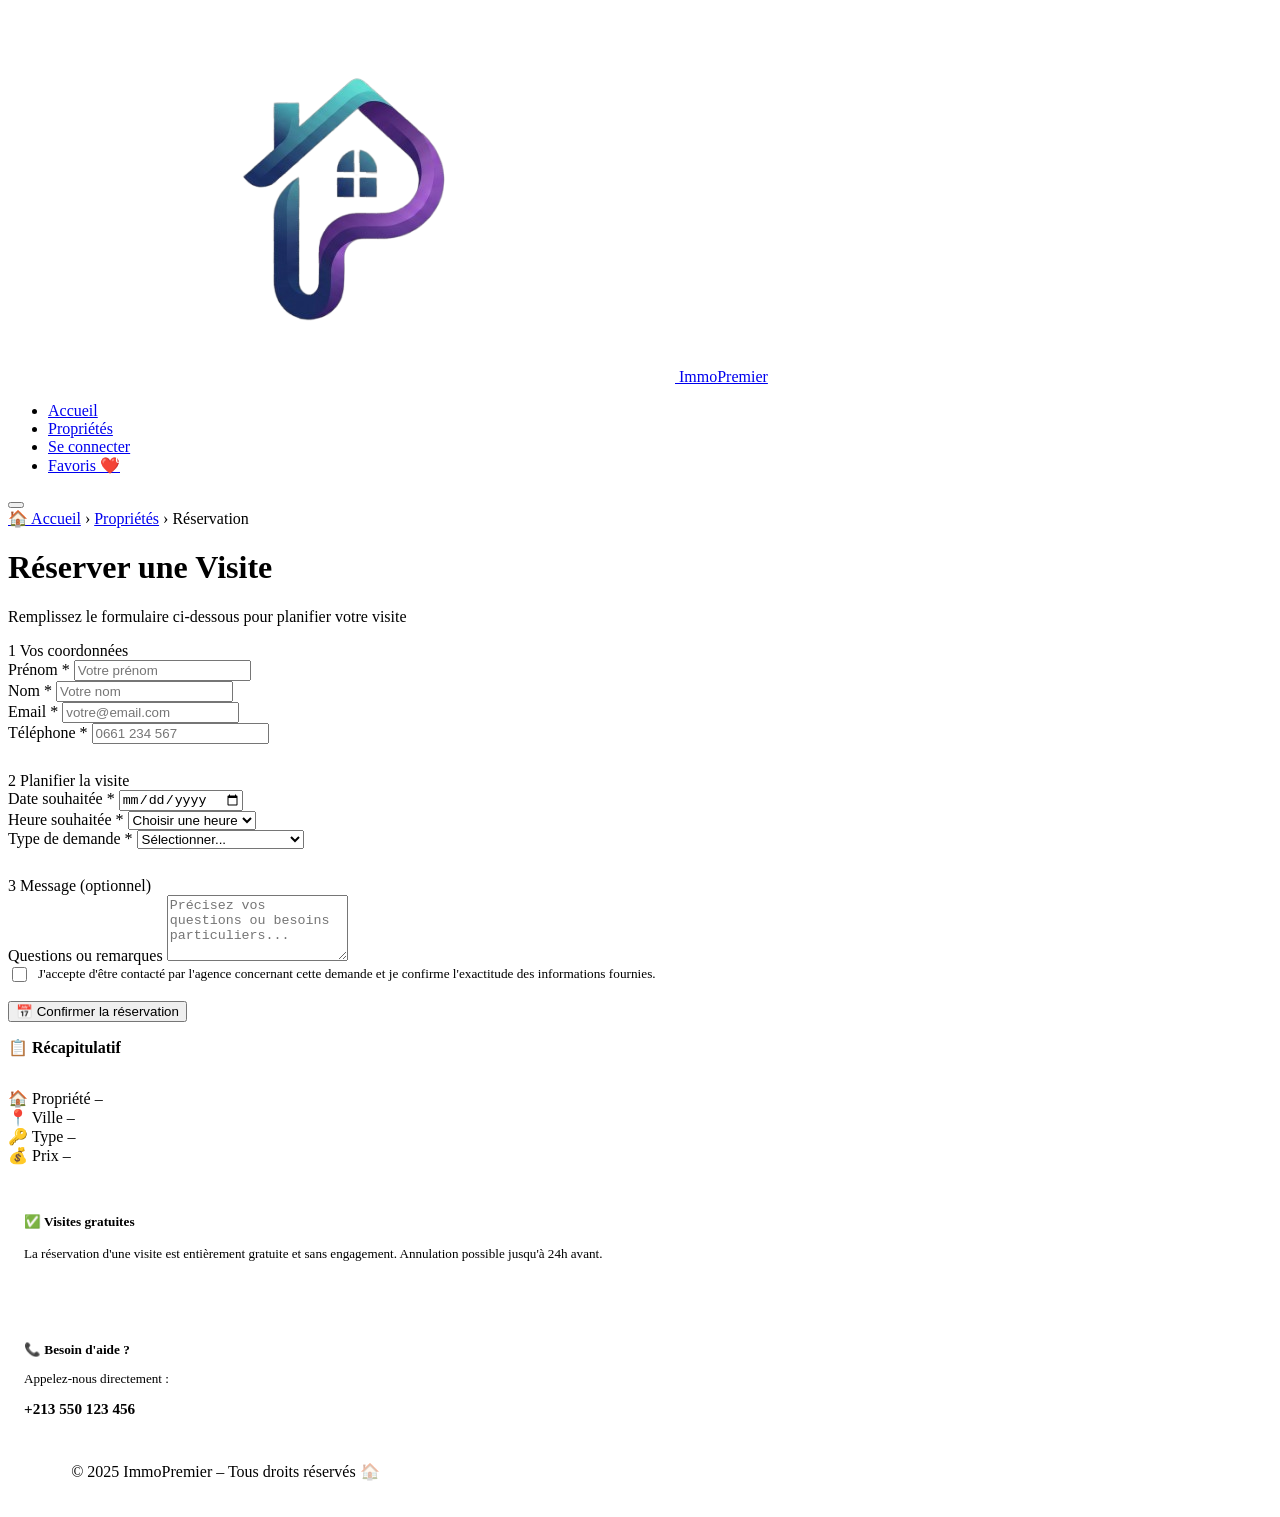
==== commande.html @ be557a17 "Add files via upload premier commit" ====
<!DOCTYPE html>
<head>
  <meta charset="UTF-8">
  <meta name="viewport" content="width=device-width, initial-scale=1.0">
  <meta name="description" content="Réservez une visite pour votre propriété – ImmoPremier">
  <title>Réservation de visite | ImmoPremier</title>
  <link rel="stylesheet" href="../style/style.css">
</head>
<body>
  <nav>
    <a href="../index.html" class="nav-logo">
       <img src="logo.png" alt="Logo ImmoPremier" class="custom-logo">
      <span>ImmoPremier</span>
    </a>
    <ul class="nav-links" id="nav-links">
      <li><a href="../index.html">Accueil</a></li>
      <li><a href="produits.html">Propriétés</a></li>
      <li id="nav-auth"><a href="connexion.html" class="nav-cta">Se connecter</a></li>
      <li><a href="favoris.html" style="position:relative;">
  Favoris ❤️
  <span id="fav-count" style="
    position:absolute; top:-6px; right:-6px;
    background:var(--accent); color:#fff;
    width:16px; height:16px; border-radius:50%;
    font-size:0.65rem; font-weight:700;
    display:flex; align-items:center; justify-content:center;
  ">0</span>
</a></li>
    </ul>
    <button class="hamburger" id="hamburger" aria-label="Menu">
      <span></span><span></span><span></span>
    </button>
  </nav>
  <header class="page-header">
    <div class="page-header-content">
      <div class="breadcrumb">
        <a href="../index.html">🏠 Accueil</a>
        <span>›</span>
        <a href="produits.html">Propriétés</a>
        <span>›</span>
        <span>Réservation</span>
      </div>
      <h1>Réserver une Visite</h1>
      <p>Remplissez le formulaire ci-dessous pour planifier votre visite</p>
    </div>
  </header>
  <section class="commande-section">
    <div class="commande-grid">
      <div id="commande-form-wrapper">
        <form class="commande-form-card" id="commande-form" onsubmit="handleCommande(event)" novalidate>
          <div class="form-section-title">
            <span>1</span> Vos coordonnées
          </div>

          <div class="form-row">
            <div class="form-group">
              <label for="cmd-prenom">Prénom *</label>
              <input type="text" id="cmd-prenom" name="prenom"
                placeholder="Votre prénom" required
                data-validate="prenom">
              <div class="error-msg"></div>
            </div>
            <div class="form-group">
              <label for="cmd-nom">Nom *</label>
              <input type="text" id="cmd-nom" name="nom"
                placeholder="Votre nom" required
                data-validate="nom">
              <div class="error-msg"></div>
            </div>
          </div>

          <div class="form-row">
            <div class="form-group">
              <label for="cmd-email">Email *</label>
              <input type="email" id="cmd-email" name="email"
                placeholder="votre@email.com" required
                data-validate="email">
              <div class="error-msg"></div>
            </div>
            <div class="form-group">
              <label for="cmd-tel">Téléphone *</label>
              <input type="tel" id="cmd-tel" name="tel"
                placeholder="0661 234 567" required
                data-validate="phone">
              <div class="error-msg"></div>
            </div>
          </div>
          <div class="form-section-title" style="margin-top:28px;">
            <span>2</span> Planifier la visite
          </div>

          <div class="form-row">
            <div class="form-group">
              <label for="cmd-date">Date souhaitée *</label>
              <input type="date" id="cmd-date" name="date" required>
              <div class="error-msg"></div>
            </div>
            <div class="form-group">
              <label for="cmd-heure">Heure souhaitée *</label>
              <select id="cmd-heure" name="heure" required>
                <option value="">Choisir une heure</option>
                <option value="09:00">09:00 – 10:00</option>
                <option value="10:00">10:00 – 11:00</option>
                <option value="11:00">11:00 – 12:00</option>
                <option value="14:00">14:00 – 15:00</option>
                <option value="15:00">15:00 – 16:00</option>
                <option value="16:00">16:00 – 17:00</option>
              </select>
              <div class="error-msg"></div>
            </div>
          </div>

          <div class="form-group">
            <label for="cmd-motif">Type de demande *</label>
            <select id="cmd-motif" name="motif" required>
              <option value="">Sélectionner...</option>
              <option value="visite">Visite du bien</option>
              <option value="info">Demande d'informations</option>
              <option value="offre">Faire une offre</option>
              <option value="financement">Conseil en financement</option>
            </select>
            <div class="error-msg"></div>
          </div>
          <div class="form-section-title" style="margin-top:28px;">
            <span>3</span> Message (optionnel)
          </div>

          <div class="form-group">
            <label for="cmd-message">Questions ou remarques</label>
            <textarea id="cmd-message" name="message" rows="4"
              placeholder="Précisez vos questions ou besoins particuliers..."
              style="resize:vertical;"></textarea>
          </div>

          <div style="display:flex; align-items:flex-start; gap:8px; margin-bottom:16px;">
            <input type="checkbox" id="cmd-terms" style="accent-color:var(--primary); width:15px; height:15px; margin-top:2px;" required>
            <label for="cmd-terms" style="font-size:0.83rem; color:var(--muted); cursor:pointer; line-height:1.4;">
              J'accepte d'être contacté par l'agence concernant cette demande et je confirme l'exactitude des informations fournies.
            </label>
          </div>

          <button type="submit" class="btn-full" id="cmd-btn" style="margin-top:0;">
            📅 Confirmer la réservation
          </button>

        </form>
        <div id="cmd-success" style="display:none;"
          class="commande-form-card"
          style="text-align:center; padding:60px 40px;">
          <div style="font-size:4rem; margin-bottom:20px;">🎉</div>
          <h2 style="font-family:'Playfair Display',serif; font-size:1.8rem; color:var(--dark); margin-bottom:12px;">
            Réservation Confirmée !
          </h2>
          <p style="color:var(--muted); line-height:1.7; margin-bottom:28px;">
            Merci <strong id="success-name"></strong> ! Votre demande a été enregistrée avec succès.<br>
            Un de nos agents vous contactera dans les <strong>24h</strong> pour confirmer votre rendez-vous.
          </p>
          <div style="display:flex; gap:14px; justify-content:center; flex-wrap:wrap;">
            <a href="produits.html" class="btn-primary" style="display:inline-flex;">
              🔍 Voir d'autres biens
            </a>
            <a href="../index.html" class="btn-outline"
              style="display:inline-flex; color:var(--primary); border-color:var(--primary);">
              🏠 Accueil
            </a>
          </div>
        </div>
      </div>
      <aside>
        <div class="commande-summary">
          <h3 style="font-size:1rem; font-weight:700; color:var(--dark); margin-bottom:20px; padding-bottom:12px; border-bottom:2px solid var(--bg);">
            📋 Récapitulatif
          </h3>
          <div class="summary-item">
            <span class="label">🏠 Propriété</span>
            <span class="value" id="summary-property">–</span>
          </div>
          <div class="summary-item">
            <span class="label">📍 Ville</span>
            <span class="value" id="summary-city">–</span>
          </div>
          <div class="summary-item">
            <span class="label">🔑 Type</span>
            <span class="value" id="summary-type">–</span>
          </div>
          <div class="summary-item summary-total">
            <span>💰 Prix</span>
            <span id="summary-price">–</span>
          </div>

          <div style="background:var(--primary-light); border-radius:var(--radius); padding:16px; margin-top:20px;">
            <p style="font-size:0.83rem; color:var(--primary); font-weight:600; margin-bottom:8px;">✅ Visites gratuites</p>
            <p style="font-size:0.82rem; color:var(--text); line-height:1.5;">
              La réservation d'une visite est entièrement gratuite et sans engagement. Annulation possible jusqu'à 24h avant.
            </p>
          </div>

          <div style="margin-top:20px; padding:16px; border:1px solid var(--border); border-radius:var(--radius);">
            <p style="font-size:0.83rem; font-weight:600; color:var(--dark); margin-bottom:8px;">📞 Besoin d'aide ?</p>
            <p style="font-size:0.82rem; color:var(--muted);">Appelez-nous directement :</p>
            <a href="tel:+213550123456" style="display:block; font-weight:700; color:var(--primary); font-size:0.95rem; margin-top:4px; text-decoration:none;">
              +213 550 123 456
            </a>
          </div>
        </div>
      </aside>
    </div>
  </section>
  <footer style="padding:28px 5%;">
    <div class="footer-bottom" style="border-top:none; padding-top:0;">
      <span>© 2025 ImmoPremier – Tous droits réservés</span>
      <span><a href="../index.html" style="color:rgba(255,255,255,0.45);">🏠 Retour à l'accueil</a></span>
    </div>
  </footer>

  <script src="../javascript/produits.js"></script>
  <script src="../javascript/auth.js"></script>
  <script src="../javascript/main.js"></script>
  <script>
    document.addEventListener('DOMContentLoaded', () => {
      const dateInput = document.getElementById('cmd-date');
      if (dateInput) {
        const today = new Date().toISOString().split('T')[0];
        dateInput.min = today;
      }
    });
    document.getElementById('commande-form').addEventListener('submit', function(e) {
      e.preventDefault();
      let valid = true;
      const fields = [
        { id: 'cmd-prenom', rule: 'prenom' },
        { id: 'cmd-nom',    rule: 'nom' },
        { id: 'cmd-email',  rule: 'email' },
        { id: 'cmd-tel',    rule: 'phone' }
      ];

      fields.forEach(f => {
        const el = document.getElementById(f.id);
        const err = validateField(f.rule, el.value);
        if (err) { showError(f.id, err); valid = false; }
        else clearError(f.id);
      });

      const date = document.getElementById('cmd-date').value;
      if (!date) { showError('cmd-date', 'Veuillez sélectionner une date'); valid = false; }
      else clearError('cmd-date');

      const heure = document.getElementById('cmd-heure').value;
      if (!heure) { showError('cmd-heure', 'Veuillez sélectionner une heure'); valid = false; }
      else clearError('cmd-heure');

      const motif = document.getElementById('cmd-motif').value;
      if (!motif) { showError('cmd-motif', 'Veuillez sélectionner un type de demande'); valid = false; }
      else clearError('cmd-motif');

      const terms = document.getElementById('cmd-terms');
      if (!terms.checked) {
        alert('Veuillez accepter les conditions pour continuer.');
        valid = false;
      }

      if (valid) handleCommande(e);
    }, { capture: true });
  </script>
</body>
</html>
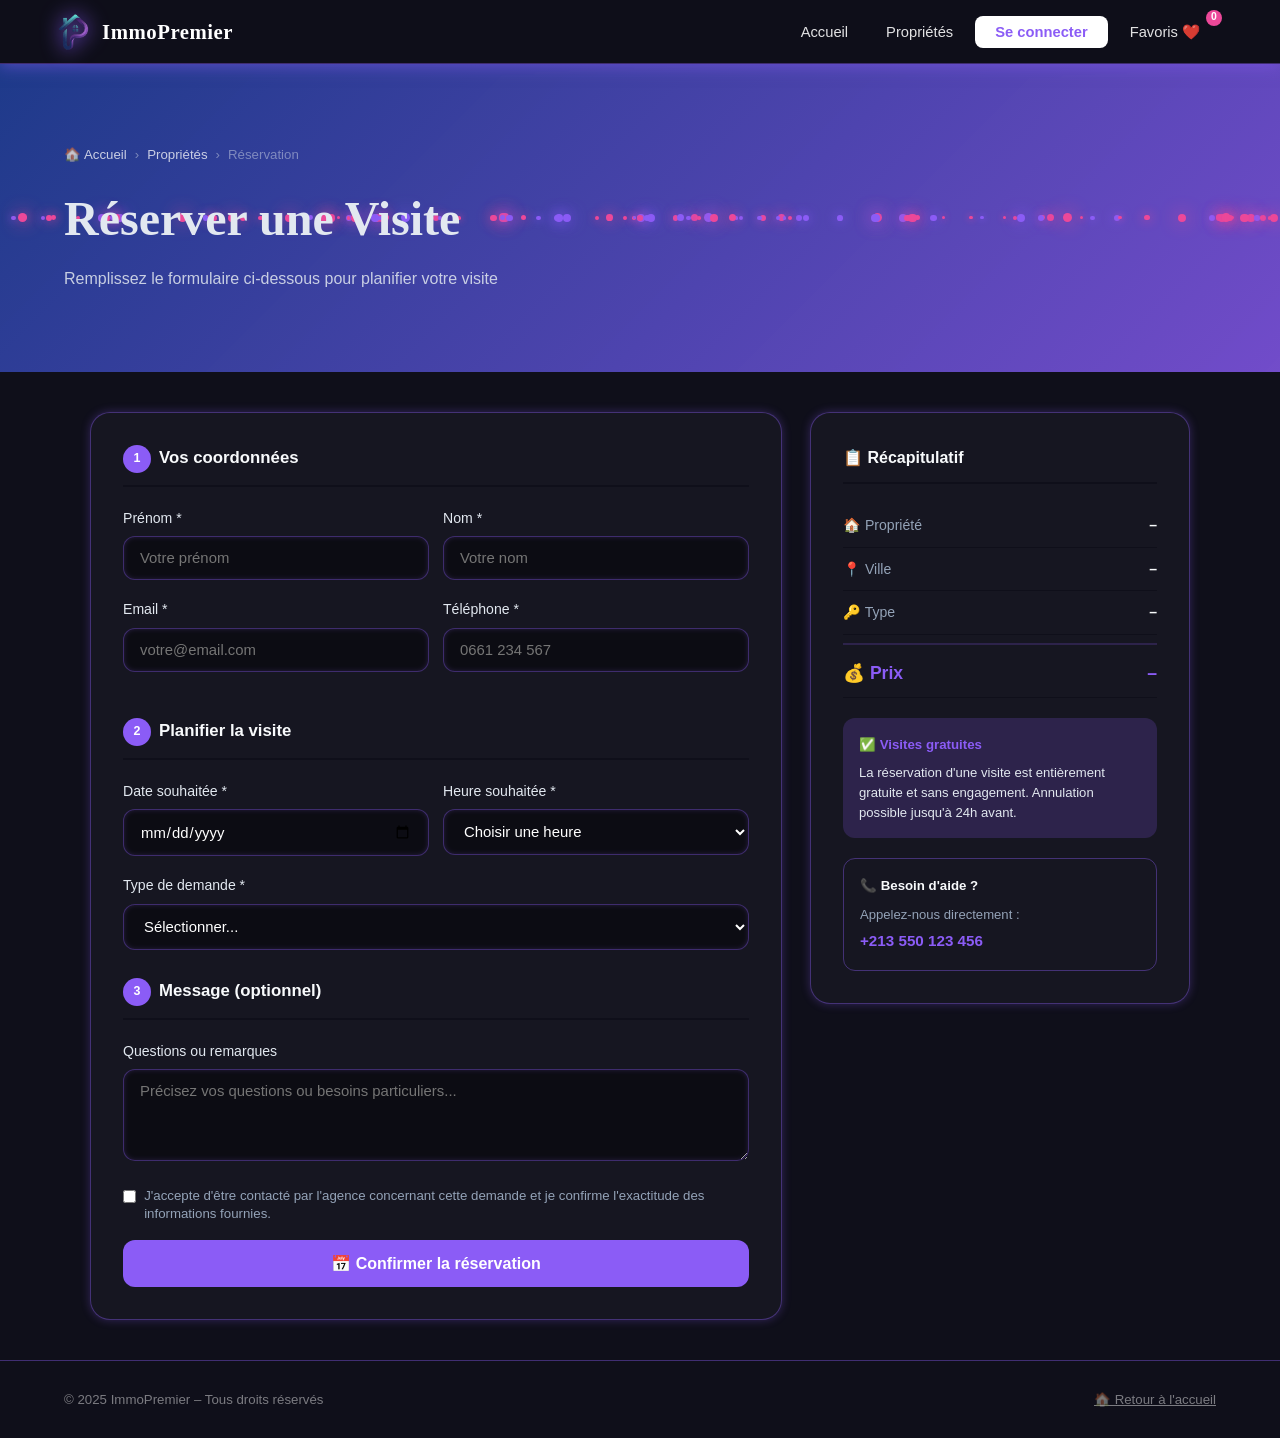
==== commit e38bce4c: "Update commande.html" ====
--- a/commande.html
+++ b/commande.html
@@ -4,16 +4,16 @@
   <meta name="viewport" content="width=device-width, initial-scale=1.0">
   <meta name="description" content="Réservez une visite pour votre propriété – ImmoPremier">
   <title>Réservation de visite | ImmoPremier</title>
-  <link rel="stylesheet" href="../style/style.css">
+  <link rel="stylesheet" href="style.css">
 </head>
 <body>
   <nav>
-    <a href="../index.html" class="nav-logo">
+    <a href="index.html" class="nav-logo">
        <img src="logo.png" alt="Logo ImmoPremier" class="custom-logo">
       <span>ImmoPremier</span>
     </a>
     <ul class="nav-links" id="nav-links">
-      <li><a href="../index.html">Accueil</a></li>
+      <li><a href="index.html">Accueil</a></li>
       <li><a href="produits.html">Propriétés</a></li>
       <li id="nav-auth"><a href="connexion.html" class="nav-cta">Se connecter</a></li>
       <li><a href="favoris.html" style="position:relative;">
@@ -34,7 +34,7 @@
   <header class="page-header">
     <div class="page-header-content">
       <div class="breadcrumb">
-        <a href="../index.html">🏠 Accueil</a>
+        <a href="index.html">🏠 Accueil</a>
         <span>›</span>
         <a href="produits.html">Propriétés</a>
         <span>›</span>
@@ -159,7 +159,7 @@
             <a href="produits.html" class="btn-primary" style="display:inline-flex;">
               🔍 Voir d'autres biens
             </a>
-            <a href="../index.html" class="btn-outline"
+            <a href="index.html" class="btn-outline"
               style="display:inline-flex; color:var(--primary); border-color:var(--primary);">
               🏠 Accueil
             </a>
@@ -209,13 +209,13 @@
   <footer style="padding:28px 5%;">
     <div class="footer-bottom" style="border-top:none; padding-top:0;">
       <span>© 2025 ImmoPremier – Tous droits réservés</span>
-      <span><a href="../index.html" style="color:rgba(255,255,255,0.45);">🏠 Retour à l'accueil</a></span>
+      <span><a href="index.html" style="color:rgba(255,255,255,0.45);">🏠 Retour à l'accueil</a></span>
     </div>
   </footer>
 
-  <script src="../javascript/produits.js"></script>
-  <script src="../javascript/auth.js"></script>
-  <script src="../javascript/main.js"></script>
+  <script src="produits.js"></script>
+  <script src="auth.js"></script>
+  <script src="main.js"></script>
   <script>
     document.addEventListener('DOMContentLoaded', () => {
       const dateInput = document.getElementById('cmd-date');
@@ -263,4 +263,4 @@
     }, { capture: true });
   </script>
 </body>
-</html>+</html>
--- a/style.css
+++ b/style.css
@@ -0,0 +1,1794 @@
+@import url('https://fonts.googleapis.com/css2?family=Poppins:wght@300;400;500;600;700;800&family=DM+Sans:wght@300;400;500;600&display=swap');
+:root {
+  --primary: #8B5CF6;
+  --primary-dark: #7C3AED;
+  --primary-light: rgba(139, 92, 246, 0.2);
+  --accent: #EC4899;
+  --bg: #0F0F1A;
+  --white: #FFFFFF;
+  --dark: #F8FAFC;
+  --text: #E2E8F0;
+  --muted: #94A3B8;
+  --border: rgba(139, 92, 246, 0.4);
+  --shadow: 0 0 10px rgba(139, 92, 246, 0.3);
+  --shadow-hover: 0 0 20px rgba(236, 72, 153, 0.6);
+  --radius: 12px;
+  --radius-lg: 20px;
+  --transition: all 0.3s cubic-bezier(0.4, 0, 0.2, 1);
+}
+
+* {
+  margin: 0;
+  padding: 0;
+  box-sizing: border-box;
+}
+
+html {
+  scroll-behavior: smooth;
+}
+
+body {
+  font-family: 'Poppins', sans-serif;
+  background: var(--bg);
+  color: var(--text);
+  line-height: 1.6;
+}
+
+/* Fix particules - pas d'espace vide */
+body {
+  overflow-x: hidden;
+  min-height: unset !important;
+}
+
+nav {
+  background: rgba(15, 15, 26, 0.85);
+  backdrop-filter: blur(10px);
+  padding: 0 5%;
+  display: flex;
+  align-items: center;
+  justify-content: space-between;
+  height: 64px;
+  position: sticky;
+  top: 0;
+  z-index: 1000;
+  box-shadow: 0 2px 15px rgba(139, 92, 246, 0.5);
+  border-bottom: 1px solid var(--border);
+}
+
+.nav-logo {
+  display: flex;
+  align-items: center;
+  gap: 10px;
+  text-decoration: none;
+  color: var(--white);
+}
+
+.nav-logo .logo-icon {
+  width: 36px;
+  height: 36px;
+  background: var(--primary);
+  color: var(--white);
+  border-radius: 8px;
+  display: flex;
+  align-items: center;
+  justify-content: center;
+  font-size: 20px;
+  box-shadow: 0 0 10px var(--primary);
+}
+
+.nav-logo span {
+  font-family: 'Playfair Display', serif;
+  font-size: 1.3rem;
+  font-weight: 700;
+  letter-spacing: 0.5px;
+}
+
+.nav-links {
+  display: flex;
+  gap: 6px;
+  align-items: center;
+  list-style: none;
+}
+
+.nav-links a {
+  color: rgba(255, 255, 255, 0.88);
+  text-decoration: none;
+  padding: 8px 16px;
+  border-radius: 8px;
+  font-weight: 500;
+  font-size: 0.92rem;
+  transition: var(--transition);
+}
+
+.nav-links a:hover,
+.nav-links a.active {
+  background: rgba(255, 255, 255, 0.18);
+  color: var(--white);
+}
+
+.nav-cta {
+  background: var(--white) !important;
+  color: var(--primary) !important;
+  font-weight: 600 !important;
+  padding: 8px 20px !important;
+}
+
+.nav-cta:hover {
+  background: var(--primary-light) !important;
+  color: var(--primary) !important;
+}
+
+.hamburger {
+  display: none;
+  flex-direction: column;
+  gap: 5px;
+  cursor: pointer;
+  padding: 8px;
+}
+
+.hamburger span {
+  width: 24px;
+  height: 2px;
+  background: var(--white);
+  border-radius: 2px;
+  transition: var(--transition);
+}
+
+.hero {
+  min-height: 88vh;
+  background: linear-gradient(135deg, #0F0F1A 0%, rgba(139,92,246,0.15) 100%);
+  display: flex;
+  align-items: center;
+  justify-content: space-between;
+  padding: 60px 7%;
+  gap: 40px;
+  position: relative;
+  overflow: hidden;
+}
+
+.hero::before {
+  content: '';
+  position: absolute;
+  inset: 0;
+  background: radial-gradient(ellipse at 70% 50%, rgba(139,92,246,0.2) 0%, transparent 60%);
+  pointer-events: none;
+}
+
+.hero-content {
+  position: relative;
+  z-index: 2;
+  max-width: 540px;
+  animation: fadeInUp 0.8s ease both;
+}
+
+.hero-visual {
+  position: relative;
+  z-index: 2;
+  flex-shrink: 0;
+  width: 480px;
+  animation: fadeInUp 1s ease both;
+}
+
+.hero-img {
+  width: 100%;
+  height: 420px;
+  object-fit: cover;
+  border-radius: 24px;
+  box-shadow: 0 0 60px rgba(139,92,246,0.4);
+  border: 1px solid rgba(139,92,246,0.3);
+}
+
+.hero-card {
+  position: absolute;
+  background: rgba(15,15,26,0.9);
+  border: 1px solid rgba(139,92,246,0.5);
+  backdrop-filter: blur(12px);
+  padding: 12px 18px;
+  border-radius: 14px;
+  font-size: 0.82rem;
+  color: #fff;
+  box-shadow: 0 0 20px rgba(139,92,246,0.3);
+  line-height: 1.5;
+}
+
+.floating {
+  animation: floatCard 3s ease-in-out infinite;
+}
+
+.hero-card:nth-child(3) {
+  animation-delay: 1.5s;
+}
+
+@keyframes floatCard {
+  0%, 100% { transform: translateY(0); }
+  50%       { transform: translateY(-10px); }
+}
+
+@media (max-width: 1024px) {
+  .hero-visual { display: none; }
+  .hero { justify-content: center; text-align: center; }
+  .hero-btns { justify-content: center; }
+}
+
+.hero::before {
+  content: '';
+  position: absolute;
+  inset: 0;
+  background: url('content/bg2.jfif') center/cover no-repeat;
+  opacity: 0.18;
+}
+
+.hero-content {
+  position: relative;
+  z-index: 2;
+  max-width: 600px;
+  animation: fadeInUp 0.8s ease both;
+}
+
+.hero-badge {
+  font-family: 'Poppins', sans-serif;
+  font-weight: 500;
+  font-size: 0.78rem;
+  letter-spacing: 2px;
+  display: inline-block;
+  background: rgba(255, 255, 255, 0.2);
+  border: 1px solid rgba(255, 255, 255, 0.4);
+  color: var(--white);
+  padding: 6px 16px;
+  border-radius: 50px;
+  text-transform: uppercase;
+  margin-bottom: 20px;
+}
+
+.hero h1 {
+  font-family: 'Poppins', sans-serif;
+  font-size: clamp(2.4rem, 5vw, 3.8rem);
+  font-size: clamp(2.2rem, 4.5vw, 3.4rem);
+  font-weight: 800;
+  color: var(--white);
+  line-height: 1.15;
+  margin-bottom: 20px;
+}
+
+.hero h1 span {
+  color: #FFD700;
+   font-weight: 800;
+}
+
+.hero p {
+  font-family: 'Poppins', sans-serif;
+  font-size: 1rem;
+  font-weight: 300;
+  color: rgba(255,255,255,0.75);
+  letter-spacing: 0.2px;
+  line-height: 1.8;
+  font-size: 1.1rem;
+  margin-bottom: 36px;
+  line-height: 1.7;
+}
+
+.hero-btns {
+  display: flex;
+  gap: 14px;
+  flex-wrap: wrap;
+}
+
+.btn-primary {
+  background: var(--primary);
+  color: var(--white);
+  padding: 14px 32px;
+  border-radius: 50px;
+  font-weight: 600;
+  font-size: 0.95rem;
+  text-decoration: none;
+  border: none;
+  cursor: pointer;
+  transition: var(--transition);
+  display: inline-flex;
+  align-items: center;
+  gap: 8px;
+  box-shadow: 0 0 15px rgba(139, 92, 246, 0.6);
+}
+
+.btn-primary:hover {
+  background: var(--accent);
+  transform: translateY(-2px);
+  box-shadow: 0 0 25px rgba(236, 72, 153, 0.8);
+}
+
+.btn-outline {
+  background: transparent;
+  color: var(--white);
+  padding: 14px 32px;
+  border-radius: 50px;
+  font-weight: 600;
+  font-size: 0.95rem;
+  text-decoration: none;
+  border: 2px solid rgba(255, 255, 255, 0.7);
+  cursor: pointer;
+  transition: var(--transition);
+  display: inline-flex;
+  align-items: center;
+  gap: 8px;
+}
+
+.btn-outline:hover {
+  background: rgba(255, 255, 255, 0.15);
+  border-color: var(--white);
+  transform: translateY(-2px);
+}
+
+.search-section {
+  background: rgba(255, 255, 255, 0.03) !important;
+  backdrop-filter: blur(12px);
+  border: 1px solid var(--border);
+  border-radius: var(--radius-lg);
+  padding: 30px 5%;
+  box-shadow: var(--shadow);
+  transition: var(--transition);
+}
+
+.search-bar {
+  display: flex;
+  gap: 12px;
+  max-width: 900px;
+  margin: 0 auto;
+  background: rgba(0, 0, 0, 0.4) !important;
+  border-radius: var(--radius-lg);
+  padding: 12px;
+  border: 1px solid var(--border) !important;
+  transition: var(--transition);
+  color: var(--white) !important;
+  box-shadow: inset 0 0 5px rgba(139, 92, 246, 0.2);
+}
+
+.search-bar:focus-within {
+  border-color: var(--accent) !important;
+  box-shadow: 0 0 15px rgba(236, 72, 153, 0.4), inset 0 0 5px rgba(236, 72, 153, 0.2) !important;
+}
+
+.search-bar select,
+.search-bar input {
+  flex: 1;
+  border: none;
+  background: transparent;
+  padding: 10px 14px;
+  font-family: 'DM Sans', sans-serif;
+  font-size: 0.93rem;
+  color: var(--white) !important;
+  outline: none;
+}
+
+.search-bar button {
+  background: var(--primary);
+  color: var(--white);
+  border: none;
+  padding: 12px 28px;
+  border-radius: var(--radius);
+  font-weight: 600;
+  cursor: pointer;
+  transition: var(--transition);
+  font-size: 0.93rem;
+}
+
+.search-bar button:hover {
+  background: var(--primary-dark);
+}
+
+.section {
+  padding: 72px 5%;
+}
+
+.section-header {
+  text-align: center;
+  margin-bottom: 48px;
+}
+
+.section-label {
+  display: inline-block;
+  color: var(--primary);
+  font-weight: 600;
+  font-size: 0.82rem;
+  letter-spacing: 2px;
+  text-transform: uppercase;
+  margin-bottom: 10px;
+}
+
+.section-header h2 {
+  font-family: 'Playfair Display', serif;
+  font-size: clamp(1.8rem, 3vw, 2.6rem);
+  color: var(--dark);
+  margin-bottom: 12px;
+}
+
+.section-header p {
+  color: var(--muted);
+  font-size: 1rem;
+  max-width: 520px;
+  margin: 0 auto;
+}
+
+.stats {
+  background: var(--primary);
+  padding: 48px 5%;
+  display: grid;
+  grid-template-columns: repeat(auto-fit, minmax(200px, 1fr));
+  gap: 24px;
+  text-align: center;
+}
+
+.stat-item {
+  color: var(--white);
+}
+
+.stat-num {
+  font-family: 'Playfair Display', serif;
+  font-size: 2.6rem;
+  font-weight: 700;
+  color: #FFD700;
+}
+
+.stat-label {
+  font-size: 0.9rem;
+  opacity: 0.88;
+  margin-top: 4px;
+}
+
+.properties-grid {
+  display: grid;
+  grid-template-columns: repeat(auto-fill, minmax(320px, 1fr));
+  gap: 24px;
+}
+
+.property-card {
+  background: rgba(255, 255, 255, 0.03) !important;
+  backdrop-filter: blur(12px);
+  border: 1px solid var(--border);
+  border-radius: var(--radius-lg);
+  overflow: hidden;
+  box-shadow: var(--shadow);
+  transition: var(--transition);
+  cursor: pointer;
+  
+}
+
+.property-card:hover {
+  transform: translateY(-6px);
+  box-shadow: var(--shadow-hover);
+  border-color: var(--accent);
+}
+
+.card-img {
+  position: relative;
+  height: 220px;
+  overflow: hidden;
+}
+
+.card-img img {
+  width: 100%;
+  height: 100%;
+  object-fit: cover;
+  transition: transform 0.5s ease;
+}
+
+.property-card:hover .card-img img {
+  transform: scale(1.06);
+}
+
+.card-badge {
+  position: absolute;
+  top: 14px;
+  left: 14px;
+  background: var(--primary);
+  color: var(--white);
+  padding: 4px 12px;
+  border-radius: 50px;
+  font-size: 0.78rem;
+  font-weight: 600;
+  text-transform: uppercase;
+  letter-spacing: 0.5px;
+   background: linear-gradient(
+    110deg,
+    lightgreen 0%,
+    #fff 45%,
+    lightgreen 55%,
+    lightgreen 100%
+  );
+  background-size: 250% 100%;
+  animation: shine 2s linear infinite;
+}
+
+.card-badge.vente {
+  background: linear-gradient(110deg, #90EE90 0%, #ffffff 45%, #90EE90 55%, #90EE90 100%);
+  background-size: 250% 100%;
+  animation: shine 2s linear infinite;
+}
+
+.card-badge.location {
+  background: linear-gradient(110deg, #8B5CF6 0%, #ffffff 45%, #8B5CF6 55%, #8B5CF6 100%);
+  background-size: 250% 100%;
+  animation: shine 2s linear infinite;
+}
+.card-badge.neuf {
+background: linear-gradient(110deg, #EC4899 0%, #ffffff 45%, #EC4899 55%, #EC4899 100%);
+  background-size: 250% 100%;
+  animation: shine 2s linear infinite;
+}
+@keyframes shine {
+  0%   { background-position: 200% center; }
+  100% { background-position: -200% center; }
+}
+.card-fav {
+  position: absolute;
+  top: 14px;
+  right: 14px;
+  background: var(--white);
+  border: none;
+  width: 36px;
+  height: 36px;
+  border-radius: 50%;
+  display: flex;
+  align-items: center;
+  justify-content: center;
+  cursor: pointer;
+  font-size: 1rem;
+  transition: var(--transition);
+}
+
+.card-fav:hover {
+  transform: scale(1.15);
+}
+
+.card-body {
+  padding: 20px;
+}
+
+.card-price {
+  font-family: 'Playfair Display', serif;
+  font-size: 1.5rem;
+  font-weight: 700;
+  color: var(--accent);
+  margin-bottom: 6px;
+  text-shadow: 0 0 12px rgba(236, 72, 153, 0.6);
+}
+
+.card-title {
+  font-size: 1rem;
+  font-weight: 600;
+  color: var(--dark);
+  margin-bottom: 6px;
+}
+
+.card-location {
+  color: var(--muted);
+  font-size: 0.87rem;
+  display: flex;
+  align-items: center;
+  gap: 4px;
+  margin-bottom: 16px;
+}
+
+.card-features {
+  display: flex;
+  gap: 16px;
+  padding-top: 16px;
+  border-top: 1px solid var(--bg);
+}
+
+.feat {
+  display: flex;
+  align-items: center;
+  gap: 5px;
+  font-size: 0.82rem;
+  color: var(--muted);
+  font-weight: 500;
+}
+
+.filter-bar {
+  display: flex;
+  gap: 10px;
+  flex-wrap: wrap;
+  margin-bottom: 32px;
+  align-items: center;
+}
+
+.filter-btn {
+  padding: 9px 22px;
+  border-radius: 50px;
+  border: 1.5px solid rgba(255, 255, 255, 0.5);
+  background: rgba(255, 255, 255, 0.08);
+  color: rgba(255, 255, 255, 0.85);
+  font-weight: 500;
+  font-size: 0.88rem;
+  cursor: pointer;
+  transition: var(--transition);
+  font-family: 'DM Sans', sans-serif;
+}
+
+.filter-btn:hover,
+.filter-btn.active {
+  border-color: var(--primary);
+  background: var(--primary-light);
+  color: var(--primary);
+}
+
+.why-grid {
+  display: grid;
+  grid-template-columns: repeat(auto-fill, minmax(260px, 1fr));
+  gap: 24px;
+}
+
+.why-card {
+  background: rgba(255, 255, 255, 0.03) !important;
+  backdrop-filter: blur(12px);
+  border: 1px solid var(--border);
+  border-radius: var(--radius-lg);
+  padding: 32px 28px;
+  box-shadow: var(--shadow);
+  transition: var(--transition);
+}
+
+.why-card:hover {
+  transform: translateY(-4px);
+  box-shadow: var(--shadow-hover);
+}
+
+.why-icon {
+  width: 56px;
+  height: 56px;
+  background: var(--primary-light);
+  border-radius: var(--radius);
+  display: flex;
+  align-items: center;
+  justify-content: center;
+  font-size: 1.6rem;
+  margin-bottom: 18px;
+  margin-left: auto;
+  margin-right: auto;
+}
+
+.why-card h3 {
+  font-size: 1.05rem;
+  font-weight: 600;
+  color: var(--dark) !important;
+  margin-bottom: 10px;
+}
+
+.why-card p {
+  color: var(--muted) !important;
+  font-size: 0.9rem;
+  line-height: 1.6;
+}
+
+.agents-grid {
+  display: grid;
+  grid-template-columns: repeat(auto-fill, minmax(230px, 1fr));
+  gap: 24px;
+}
+
+.agent-card {
+  background: rgba(255, 255, 255, 0.03) !important;
+  backdrop-filter: blur(12px);
+  border: 1px solid var(--border);
+  border-radius: var(--radius-lg);
+  padding: 28px;
+  text-align: center;
+  box-shadow: var(--shadow);
+  transition: var(--transition);
+}
+
+.agent-card:hover {
+  transform: translateY(-4px);
+  box-shadow: var(--shadow-hover);
+  border-color: var(--accent);
+}
+
+.agent-img {
+  width: 90px;
+  height: 90px;
+  border-radius: 50%;
+  object-fit: cover;
+  border: 4px solid var(--primary-light);
+  margin: 0 auto 16px;
+  display: block;
+}
+
+.agent-name {
+  font-weight: 700;
+  color: var(--dark);
+  margin-bottom: 4px;
+}
+
+.agent-role {
+  color: var(--primary);
+  font-size: 0.85rem;
+  font-weight: 500;
+  margin-bottom: 12px;
+}
+
+.agent-info {
+  color: var(--muted);
+  font-size: 0.83rem;
+  margin-bottom: 16px;
+}
+
+.agent-social {
+  display: flex;
+  gap: 8px;
+  justify-content: center;
+}
+
+.agent-social a {
+  width: 32px;
+  height: 32px;
+  background: var(--bg);
+  border-radius: 50%;
+  display: flex;
+  align-items: center;
+  justify-content: center;
+  text-decoration: none;
+  font-size: 0.82rem;
+  color: var(--primary);
+  transition: var(--transition);
+}
+
+.agent-social a:hover {
+  background: var(--primary);
+  color: var(--white);
+}
+
+.testimonials-bg {
+  background: var(--primary);
+}
+
+.testimonials-bg .section-header h2 {
+  color: var(--white);
+}
+
+.testimonials-bg .section-label {
+  color: #FFD700;
+}
+
+.testimonials-bg .section-header p {
+  color: rgba(255, 255, 255, 0.75);
+}
+
+.testimonials-grid {
+  display: grid;
+  grid-template-columns: repeat(auto-fill, minmax(300px, 1fr));
+  gap: 24px;
+}
+
+.testimonial-card {
+  background: rgba(255, 255, 255, 0.12);
+  border: 1px solid rgba(255, 255, 255, 0.2);
+  border-radius: var(--radius-lg);
+  padding: 28px;
+  backdrop-filter: blur(10px);
+}
+
+.stars {
+  color: #FFD700;
+  font-size: 1.1rem;
+  margin-bottom: 14px;
+}
+
+.testimonial-text {
+  color: rgba(255, 255, 255, 0.9);
+  font-size: 0.92rem;
+  line-height: 1.7;
+  margin-bottom: 20px;
+}
+
+.testimonial-author {
+  display: flex;
+  align-items: center;
+  gap: 12px;
+}
+
+.testimonial-author img {
+  width: 44px;
+  height: 44px;
+  border-radius: 50%;
+  object-fit: cover;
+  border: 2px solid rgba(255, 255, 255, 0.4);
+}
+
+.author-name {
+  color: var(--white);
+  font-weight: 600;
+  font-size: 0.9rem;
+}
+
+.author-city {
+  color: rgba(255, 255, 255, 0.65);
+  font-size: 0.8rem;
+}
+
+footer {
+  background: var(--bg);
+  color: rgba(255, 255, 255, 0.8);
+  padding: 56px 5% 24px;
+  border-top: 1px solid var(--border);
+}
+
+.footer-grid {
+  display: grid;
+  grid-template-columns: 2fr 1fr 1fr 1fr;
+  gap: 40px;
+  margin-bottom: 40px;
+}
+
+.footer-brand p {
+  font-size: 0.88rem;
+  line-height: 1.7;
+  margin: 14px 0 20px;
+  color: rgba(255, 255, 255, 0.6);
+}
+
+.footer-social {
+  display: flex;
+  gap: 10px;
+}
+
+.footer-social a {
+  width: 36px;
+  height: 36px;
+  background: rgba(255, 255, 255, 0.1);
+  border-radius: 50%;
+  display: flex;
+  align-items: center;
+  justify-content: center;
+  text-decoration: none;
+  color: rgba(255, 255, 255, 0.8);
+  font-size: 0.9rem;
+  transition: var(--transition);
+}
+
+.footer-social a:hover {
+  background: var(--primary);
+  color: var(--white);
+}
+
+.footer-col h4 {
+  color: var(--white);
+  font-weight: 600;
+  margin-bottom: 16px;
+  font-size: 0.95rem;
+}
+
+.footer-col ul {
+  list-style: none;
+}
+
+.footer-col li {
+  margin-bottom: 10px;
+}
+
+.footer-col a {
+  color: --dark(255, 255, 255, 0.6);
+  text-decoration: none;
+  font-size: 0.87rem;
+  transition: var(--transition);
+}
+
+.footer-col a:hover {
+  color: var(--primary);
+}
+
+.footer-bottom {
+  border-top: 1px solid rgba(255, 255, 255, 0.1);
+  padding-top: 24px;
+  display: flex;
+  justify-content: space-between;
+  align-items: center;
+  flex-wrap: wrap;
+  gap: 12px;
+  font-size: 0.83rem;
+  color: rgba(255, 255, 255, 0.45);
+}
+
+.auth-page {
+  min-height: 100vh;
+  background: linear-gradient(135deg, #0d47a1 0%, var(--primary) 60%, #42a5f5 100%);
+  display: flex;
+  align-items: center;
+  justify-content: center;
+  padding: 40px 20px;
+  position: relative;
+  overflow: hidden;
+}
+
+.auth-page::before {
+  content: '';
+  position: absolute;
+  inset: 0;
+  background: url('https://images.unsplash.com/photo-1486325212027-8081e485255e?w=1600&q=80') center/cover;
+  opacity: 0.12;
+}
+
+.auth-card {
+  background: rgba(255, 255, 255, 0.03) !important;
+  backdrop-filter: blur(12px);
+  border: 1px solid var(--border);
+  border-radius: var(--radius-lg);
+  padding: 48px 40px;
+  width: 100%;
+  max-width: 460px;
+  box-shadow: var(--shadow);
+  position: relative;
+  z-index: 2;
+  animation: fadeInUp 0.6s ease both;
+  transition: var(--transition);
+}
+
+.auth-logo {
+  text-align: center;
+  margin-bottom: 32px;
+}
+
+.auth-logo .logo-circle {
+  width: 64px;
+  height: 64px;
+  background: var(--primary);
+  border-radius: 50%;
+  display: flex;
+  align-items: center;
+  justify-content: center;
+  font-size: 1.8rem;
+  margin: 0 auto 12px;
+}
+
+.auth-logo h2 {
+   font-family: 'Poppins', sans-serif;
+  font-size: 1.8rem;
+  font-weight: 700;
+  color: var(--white);
+  margin-bottom: 6px;
+}
+
+.auth-logo p {
+  color: rgba(255,255,255,0.65);
+  font-size: 0.88rem;
+  margin-top: 4px;
+}
+
+.form-group {
+  margin-bottom: 18px;
+  position: relative;
+}
+
+.form-group label {
+  display: block;
+  font-weight: 500;
+  font-size: 0.88rem;
+  color: var(--text);
+  margin-bottom: 7px;
+}
+
+.form-group input,
+.form-group select,
+.form-group textarea {
+  width: 100%;
+  padding: 13px 16px;
+  border: 1px solid var(--border) !important;
+  border-radius: var(--radius);
+  font-family: 'DM Sans', sans-serif;
+  font-size: 0.93rem;
+  color: var(--white) !important;
+  background: rgba(0, 0, 0, 0.4) !important;
+  transition: var(--transition);
+  outline: none;
+  box-shadow: inset 0 0 5px rgba(139, 92, 246, 0.2);
+}
+
+.form-group input:focus,
+.form-group select:focus,
+.form-group textarea:focus {
+  border-color: var(--accent) !important;
+  background: rgba(0, 0, 0, 0.4) !important;
+  box-shadow: 0 0 15px rgba(236, 72, 153, 0.4), inset 0 0 5px rgba(236, 72, 153, 0.2) !important;
+}
+
+.form-group input.error {
+  border-color: #e53935;
+}
+
+.form-group .error-msg {
+  color: #e53935;
+  font-size: 0.78rem;
+  margin-top: 5px;
+  display: none;
+}
+
+.form-group.has-error .error-msg {
+  display: block;
+}
+
+.form-row {
+  display: grid;
+  grid-template-columns: 1fr 1fr;
+  gap: 14px;
+}
+
+.btn-full {
+  width: 100%;
+  padding: 14px;
+  background: var(--primary);
+  color: var(--white);
+  border: none;
+  border-radius: var(--radius);
+  font-family: 'DM Sans', sans-serif;
+  font-size: 1rem;
+  font-weight: 600;
+  cursor: pointer;
+  transition: var(--transition);
+  margin-top: 8px;
+}
+
+.btn-full:hover {
+  background: var(--primary-dark);
+  transform: translateY(-1px);
+}
+
+.auth-footer-text {
+  text-align: center;
+  margin-top: 20px;
+  font-size: 0.87rem;
+  color: var(--muted);
+}
+
+.auth-footer-text a {
+  color: var(--primary);
+  font-weight: 600;
+  text-decoration: none;
+}
+
+.auth-footer-text a:hover {
+  text-decoration: underline;
+}
+
+.divider {
+  display: flex;
+  align-items: center;
+  gap: 12px;
+  margin: 20px 0;
+  color: var(--muted);
+  font-size: 0.82rem;
+}
+
+.divider::before,
+.divider::after {
+  content: '';
+  flex: 1;
+  height: 1px;
+  background: var(--border);
+}
+
+.alert {
+  padding: 12px 16px;
+  border-radius: var(--radius);
+  font-size: 0.88rem;
+  margin-bottom: 16px;
+  display: flex;
+  align-items: center;
+  gap: 8px;
+}
+
+.alert-success {
+  background: #E8F5E9;
+  color: #2e7d32;
+  border: 1px solid #A5D6A7;
+}
+
+.alert-error {
+  background: #FFEBEE;
+  color: #c62828;
+  border: 1px solid #EF9A9A;
+}
+
+.alert {
+  display: none;
+}
+
+.alert.show {
+  display: flex;
+}
+.page-header {
+    position: relative;
+    overflow: hidden;
+    padding: 80px 5%;
+    min-height: 250px;
+
+    display: flex;
+    align-items: center;
+
+    background: linear-gradient(
+        135deg,
+        #1e3a8a 0%,
+        rgba(139,92,246,0.8) 100%
+    );
+}
+
+.page-header-content{
+    position: relative;
+    z-index: 2;
+}
+.page-header::before {
+  content: '';
+  position: absolute;
+  inset: 0;
+  background: url('../content/ai2.png') center/cover;
+  opacity: 0.15;
+}
+.page-header h1 {
+  font-family: 'Playfair Display', serif;
+  font-size: clamp(2rem, 4vw, 3rem);
+  margin-bottom: 8px;
+}
+
+.page-header p {
+  opacity: 0.85;
+  font-size: 1rem;
+}
+
+.breadcrumb {
+  display: flex;
+  gap: 8px;
+  font-size: 0.83rem;
+  opacity: 0.75;
+  margin-bottom: 16px;
+}
+
+.breadcrumb a {
+  color: var(--white);
+  text-decoration: none;
+}
+
+.breadcrumb span {
+  opacity: 0.6;
+}
+
+.products-layout {
+  display: grid;
+  grid-template-columns: 260px 1fr;
+  gap: 28px;
+  padding: 40px 5%;
+}
+
+.filter-sidebar {
+  background: rgba(255, 255, 255, 0.03) !important;
+  backdrop-filter: blur(12px);
+  border: 1px solid var(--border);
+  border-radius: var(--radius-lg);
+  padding: 24px;
+  box-shadow: var(--shadow);
+  height: fit-content;
+  position: sticky;
+  top: 80px;
+  transition: var(--transition);
+}
+
+.filter-sidebar h3 {
+  font-size: 1rem;
+  font-weight: 700;
+  color: var(--dark);
+  margin-bottom: 20px;
+  padding-bottom: 12px;
+  border-bottom: 2px solid var(--bg);
+}
+
+.filter-group {
+  margin-bottom: 22px;
+}
+
+.filter-group label {
+  font-size: 0.83rem;
+  font-weight: 600;
+  color: var(--text);
+  display: block;
+  margin-bottom: 10px;
+  text-transform: uppercase;
+  letter-spacing: 0.5px;
+}
+
+.filter-group select,
+.filter-group input[type="range"] {
+  width: 100%;
+  padding: 9px 12px;
+  border: 2px solid var(--border);
+  border-radius: var(--radius);
+  font-size: 0.88rem;
+  outline: none;
+  font-family: 'DM Sans', sans-serif;
+  transition: var(--transition);
+}
+
+.filter-group select:focus {
+  border-color: var(--primary);
+}
+
+.price-display {
+  text-align: center;
+  font-weight: 600;
+  color: var(--primary);
+  font-size: 0.9rem;
+  margin-top: 8px;
+}
+
+.checkbox-group {
+  display: flex;
+  flex-direction: column;
+  gap: 8px;
+}
+
+.checkbox-item {
+  display: flex;
+  align-items: center;
+  gap: 8px;
+  font-size: 0.87rem;
+  color: var(--text);
+  cursor: pointer;
+}
+
+.checkbox-item input[type="checkbox"] {
+  accent-color: var(--primary);
+  width: 15px;
+  height: 15px;
+}
+
+.btn-filter-apply {
+  width: 100%;
+  padding: 11px;
+  background: var(--primary);
+  color: var(--white);
+  border: none;
+  border-radius: var(--radius);
+  font-weight: 600;
+  cursor: pointer;
+  font-size: 0.9rem;
+  font-family: 'DM Sans', sans-serif;
+  transition: var(--transition);
+  margin-top: 6px;
+}
+
+.btn-filter-apply:hover {
+  background: var(--primary-dark);
+}
+
+.btn-filter-reset {
+  width: 100%;
+  padding: 10px;
+  background: transparent;
+  color: var(--muted);
+  border: 2px solid var(--border);
+  border-radius: var(--radius);
+  font-weight: 500;
+  cursor: pointer;
+  font-size: 0.88rem;
+  font-family: 'DM Sans', sans-serif;
+  transition: var(--transition);
+  margin-top: 8px;
+}
+
+.btn-filter-reset:hover {
+  border-color: var(--primary);
+  color: var(--primary);
+}
+
+.products-toolbar {
+  display: flex;
+  justify-content: space-between;
+  align-items: center;
+  margin-bottom: 24px;
+  flex-wrap: wrap;
+  gap: 12px;
+}
+
+.results-count {
+  color: var(--muted);
+  font-size: 0.88rem;
+}
+
+.results-count span {
+  color: var(--primary);
+  font-weight: 600;
+}
+
+.sort-select {
+  padding: 9px 14px;
+  border: 2px solid var(--border);
+  border-radius: var(--radius);
+  font-size: 0.87rem;
+  outline: none;
+  font-family: 'DM Sans', sans-serif;
+  cursor: pointer;
+}
+
+.sort-select:focus {
+  border-color: var(--primary);
+}
+
+#no-results {
+  display: none;
+  text-align: center;
+  padding: 60px 20px;
+  color: var(--muted);
+}
+
+#no-results h3 {
+  font-size: 1.2rem;
+  margin-bottom: 8px;
+}
+
+.commande-section {
+  padding: 40px 5%;
+}
+
+.commande-grid {
+  display: grid;
+  grid-template-columns: 1fr 380px;
+  gap: 28px;
+  max-width: 1100px;
+  margin: 0 auto;
+}
+
+.commande-form-card,
+.commande-summary {
+  background: rgba(255, 255, 255, 0.03) !important;
+  backdrop-filter: blur(12px);
+  border: 1px solid var(--border);
+  border-radius: var(--radius-lg);
+  padding: 32px;
+  box-shadow: var(--shadow);
+  height: fit-content;
+  transition: var(--transition);
+}
+
+.form-section-title {
+  font-size: 1.05rem;
+  font-weight: 700;
+  color: var(--dark);
+  margin-bottom: 20px;
+  padding-bottom: 12px;
+  border-bottom: 2px solid var(--bg);
+  display: flex;
+  align-items: center;
+  gap: 8px;
+}
+
+.form-section-title span {
+  width: 28px;
+  height: 28px;
+  background: var(--primary);
+  color: var(--white);
+  border-radius: 50%;
+  display: flex;
+  align-items: center;
+  justify-content: center;
+  font-size: 0.78rem;
+  font-weight: 700;
+  flex-shrink: 0;
+}
+
+.summary-item {
+  display: flex;
+  justify-content: space-between;
+  padding: 10px 0;
+  border-bottom: 1px solid var(--bg);
+  font-size: 0.88rem;
+}
+
+.summary-item:last-child {
+  border-bottom: none;
+}
+
+.summary-item .label {
+  color: var(--muted);
+}
+
+.summary-item .value {
+  font-weight: 600;
+  color: var(--dark);
+}
+
+.summary-total {
+  font-size: 1.1rem;
+  font-weight: 700;
+  color: var(--primary);
+  padding-top: 14px;
+  margin-top: 8px;
+  border-top: 2px solid var(--primary-light);
+}
+
+.contact-card {
+  background: rgba(255, 255, 255, 0.03) !important;
+  /* Corrige le fond blanc de votre image */
+  backdrop-filter: blur(12px);
+  border: 1px solid var(--border);
+  border-radius: var(--radius-lg);
+  padding: 32px;
+  text-align: center;
+  box-shadow: var(--shadow);
+  transition: var(--transition);
+}
+
+.contact-card:hover {
+  transform: translateY(-4px);
+  box-shadow: var(--shadow-hover);
+  border-color: var(--accent);
+}
+
+/* Force le texte en blanc à l'intérieur des cartes */
+.contact-card h3,
+.contact-card h4,
+.contact-card p,
+.contact-card span,
+.contact-card a {
+  color: var(--white) !important;
+}
+
+/* --- STYLE DES ICÔNES FONTAWESOME DANS LES CARTES --- */
+.contact-card i {
+  font-size: 2.8rem;
+  color: var(--accent);
+  margin-bottom: 20px;
+  display: inline-block;
+  text-shadow: 0 0 15px rgba(236, 72, 153, 0.8);
+  transition: var(--transition);
+}
+
+.contact-card:hover i {
+  transform: scale(1.1);
+  text-shadow: 0 0 25px rgba(236, 72, 153, 1);
+}
+
+@keyframes fadeInUp {
+  from {
+    opacity: 0;
+    transform: translateY(30px);
+  }
+
+  to {
+    opacity: 1;
+    transform: translateY(0);
+  }
+}
+
+@keyframes pulse {
+
+  0%,
+  100% {
+    transform: scale(1);
+  }
+
+  50% {
+    transform: scale(1.05);
+  }
+}
+
+.fade-in {
+  animation: fadeInUp 0.6s ease both;
+}
+
+.spinner {
+  display: inline-block;
+  width: 20px;
+  height: 20px;
+  border: 3px solid rgba(255, 255, 255, 0.3);
+  border-radius: 50%;
+  border-top-color: var(--white);
+  animation: spin 0.8s linear infinite;
+}
+
+@keyframes spin {
+  to {
+    transform: rotate(360deg);
+  }
+}
+
+.toast {
+  position: fixed;
+  bottom: 24px;
+  right: 24px;
+  background: var(--dark);
+  color: var(--white);
+  padding: 14px 20px;
+  border-radius: var(--radius);
+  font-size: 0.88rem;
+  box-shadow: 0 8px 24px rgba(0, 0, 0, 0.2);
+  z-index: 9999;
+  display: flex;
+  align-items: center;
+  gap: 10px;
+  transform: translateX(120%);
+  transition: transform 0.4s cubic-bezier(0.4, 0, 0.2, 1);
+}
+.toast.show {
+  transform: translateX(0);
+}
+
+.toast.success {
+  border-left: 4px solid var(--accent);
+}
+
+.toast.error {
+  border-left: 4px solid #e53935;
+}
+
+.user-menu {
+  position: relative;
+}
+
+.user-btn {
+  background: rgba(255, 255, 255, 0.18);
+  border: 2px solid rgba(255, 255, 255, 0.4);
+  color: var(--white);
+  padding: 6px 14px;
+  border-radius: 50px;
+  cursor: pointer;
+  display: flex;
+  align-items: center;
+  gap: 8px;
+  font-size: 0.88rem;
+  font-weight: 500;
+  font-family: 'DM Sans', sans-serif;
+  transition: var(--transition);
+}
+
+.user-btn:hover {
+  background: rgba(255, 255, 255, 0.28);
+}
+
+.user-dropdown {
+  position: absolute;
+  top: calc(100% + 10px);
+  right: 0;
+  background: var(--white);
+  border-radius: var(--radius);
+  box-shadow: var(--shadow);
+  min-width: 180px;
+  overflow: hidden;
+  display: none;
+  z-index: 100;
+  border: 1px solid var(--border);
+}
+
+.user-dropdown.open {
+  display: block;
+  animation: fadeInUp 0.2s ease;
+}
+
+.user-dropdown a {
+  display: flex;
+  align-items: center;
+  gap: 10px;
+  padding: 12px 16px;
+  color: var(--text);
+  text-decoration: none;
+  font-size: 0.88rem;
+  transition: var(--transition);
+}
+
+.user-dropdown a:hover {
+  background: var(--bg);
+  color: var(--primary);
+}
+
+.user-dropdown .logout-btn {
+  color: #e53935;
+  border-top: 1px solid var(--bg);
+  cursor: pointer;
+  border: none;
+  width: 100%;
+  background: none;
+  text-align: left;
+  font-family: 'DM Sans', sans-serif;
+  font-size: 0.88rem;
+}
+
+@media (max-width: 1024px) {
+  .footer-grid {
+    grid-template-columns: 1fr 1fr;
+  }
+
+  .products-layout {
+    grid-template-columns: 1fr;
+  }
+
+  .filter-sidebar {
+    position: static;
+  }
+
+  .commande-grid {
+    grid-template-columns: 1fr;
+  }
+}
+
+@media (max-width: 768px) {
+  .nav-links {
+    display: none;
+    flex-direction: column;
+    position: absolute;
+    top: 64px;
+    left: 0;
+    right: 0;
+    background: var(--primary);
+    padding: 16px;
+    gap: 4px;
+  }
+
+  .nav-links.open {
+    display: flex;
+  }
+
+  .hamburger {
+    display: flex;
+  }
+
+  .hero-btns {
+    flex-direction: column;
+    align-items: flex-start;
+  }
+
+  .search-bar {
+    flex-direction: column;
+  }
+
+  .form-row {
+    grid-template-columns: 1fr;
+  }
+
+  .auth-card {
+    padding: 32px 24px;
+  }
+
+  .footer-grid {
+    grid-template-columns: 1fr;
+    gap: 28px;
+  }
+
+  .footer-bottom {
+    flex-direction: column;
+    text-align: center;
+  }
+}
+
+.property-card,
+.why-card,
+.agent-card {
+  position: relative;
+  overflow: hidden;
+   z-index: 2;
+}
+
+.property-card::before,
+.why-card::before,
+.agent-card::before {
+  content: "";
+  position: absolute;
+  inset: 0;
+  background: radial-gradient(600px circle at var(--mouse-x, 0) var(--mouse-y, 0),
+      rgba(236, 72, 153, 0.15),
+      transparent 40%);
+  opacity: 0;
+  transition: opacity 0.3s;
+  z-index: 1;
+  pointer-events: none;
+}
+
+.property-card:hover::before,
+.why-card:hover::before,
+.agent-card:hover::before {
+  opacity: 1;
+}
+
+.hero-content,
+.section-header,
+.properties-grid {
+  position: relative !important;
+  z-index: 2 !important;
+}
+
+body {
+  animation: fadeInPage 0.5s ease forwards;
+  opacity: 0;
+}
+
+body.page-leaving {
+  animation: fadeOutPage 0.4s ease forwards;
+}
+
+@keyframes fadeInPage {
+  from {
+    opacity: 0;
+    transform: translateY(10px);
+  }
+
+  to {
+    opacity: 1;
+    transform: none;
+  }
+}
+
+@keyframes fadeOutPage {
+  from {
+    opacity: 1;
+    transform: none;
+  }
+
+  to {
+    opacity: 0;
+    transform: translateY(-10px);
+  }
+}
+
+.custom-logo {
+  height: 55px;
+  margin-right: -30px;
+  margin-left: -40px;
+  width: auto;
+  object-fit: contain;
+  filter: drop-shadow(0 0 10px var(--primary));
+  transition: var(--transition);
+}
+
+.nav-logo:hover .custom-logo {
+  filter: drop-shadow(0 0 10px var(--accent));
+  transform: scale(1.05);
+}
+
+.custom-logo-large {
+ width: 80px;
+  height: 80px;
+  object-fit: contain;
+  margin: 0 auto 12px auto;
+  display: block;
+  filter: drop-shadow(0 0 20px rgba(139, 92, 246, 0.8));
+  animation: pulse 2s infinite ease-in-out;
+}
+
+.stat-icon-circle {
+  width: 64px;
+  height: 64px;
+  border-radius: 50%;
+  background: rgba(255, 255, 255, 0.1);
+  border: 2px solid rgba(255, 255, 255, 0.3);
+  display: flex;
+  align-items: center;
+  justify-content: center;
+  margin: 0 auto 16px;
+  color: #FFD700;
+  box-shadow: 0 0 20px rgba(255, 215, 0, 0.3), inset 0 0 20px rgba(255, 255, 255, 0.05);
+  transition: var(--transition);
+  animation: pulse 3s infinite ease-in-out;
+}
+
+.stat-item:hover .stat-icon-circle {
+  background: rgba(255, 255, 255, 0.2);
+  border-color: #FFD700;
+  box-shadow: 0 0 35px rgba(255, 215, 0, 0.6), inset 0 0 20px rgba(255, 215, 0, 0.1);
+  transform: scale(1.1);
+}
+.page-header{
+    position: relative;
+    overflow: hidden;
+}
+
+.page-header-content{
+    position: relative;
+    z-index: 2;
+}
+.testimonial-card,
+.contact-card {
+  position: relative;
+  z-index: 2;  /* ← AJOUTER */
+}
+body.modal-open {
+  overflow: hidden;
+}
+#prop-modal {
+  position: fixed !important;
+  z-index: 2147483647 !important;
+  isolation: auto !important;
+}
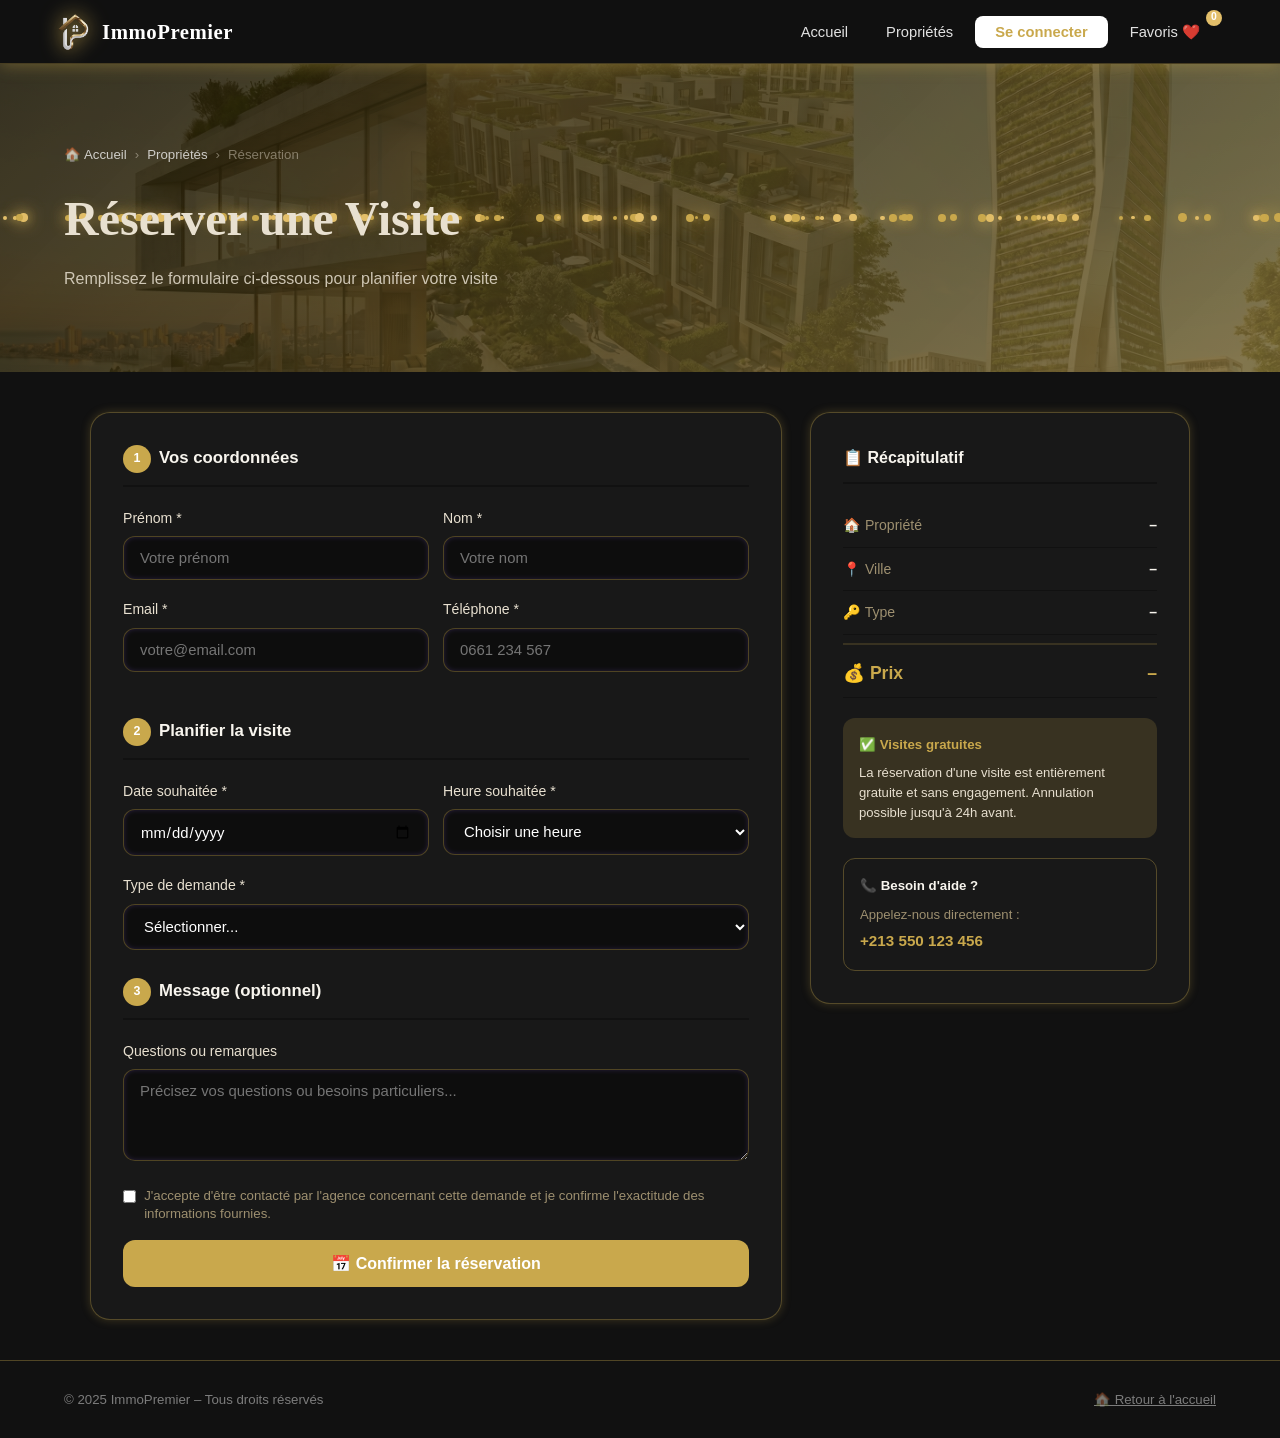
==== commit ae02dcac: "Update commande.html" ====
--- a/commande.html
+++ b/commande.html
@@ -1,4 +1,5 @@
 <!DOCTYPE html>
+
 <head>
   <meta charset="UTF-8">
   <meta name="viewport" content="width=device-width, initial-scale=1.0">
@@ -6,10 +7,11 @@
   <title>Réservation de visite | ImmoPremier</title>
   <link rel="stylesheet" href="style.css">
 </head>
+
 <body>
   <nav>
     <a href="index.html" class="nav-logo">
-       <img src="logo.png" alt="Logo ImmoPremier" class="custom-logo">
+      <img src="logo.png" alt="Logo ImmoPremier" class="custom-logo">
       <span>ImmoPremier</span>
     </a>
     <ul class="nav-links" id="nav-links">
@@ -17,15 +19,15 @@
       <li><a href="produits.html">Propriétés</a></li>
       <li id="nav-auth"><a href="connexion.html" class="nav-cta">Se connecter</a></li>
       <li><a href="favoris.html" style="position:relative;">
-  Favoris ❤️
-  <span id="fav-count" style="
+          Favoris ❤️
+          <span id="fav-count" style="
     position:absolute; top:-6px; right:-6px;
     background:var(--accent); color:#fff;
     width:16px; height:16px; border-radius:50%;
     font-size:0.65rem; font-weight:700;
     display:flex; align-items:center; justify-content:center;
   ">0</span>
-</a></li>
+        </a></li>
     </ul>
     <button class="hamburger" id="hamburger" aria-label="Menu">
       <span></span><span></span><span></span>
@@ -55,16 +57,13 @@
           <div class="form-row">
             <div class="form-group">
               <label for="cmd-prenom">Prénom *</label>
-              <input type="text" id="cmd-prenom" name="prenom"
-                placeholder="Votre prénom" required
+              <input type="text" id="cmd-prenom" name="prenom" placeholder="Votre prénom" required
                 data-validate="prenom">
               <div class="error-msg"></div>
             </div>
             <div class="form-group">
               <label for="cmd-nom">Nom *</label>
-              <input type="text" id="cmd-nom" name="nom"
-                placeholder="Votre nom" required
-                data-validate="nom">
+              <input type="text" id="cmd-nom" name="nom" placeholder="Votre nom" required data-validate="nom">
               <div class="error-msg"></div>
             </div>
           </div>
@@ -72,16 +71,13 @@
           <div class="form-row">
             <div class="form-group">
               <label for="cmd-email">Email *</label>
-              <input type="email" id="cmd-email" name="email"
-                placeholder="votre@email.com" required
+              <input type="email" id="cmd-email" name="email" placeholder="votre@email.com" required
                 data-validate="email">
               <div class="error-msg"></div>
             </div>
             <div class="form-group">
               <label for="cmd-tel">Téléphone *</label>
-              <input type="tel" id="cmd-tel" name="tel"
-                placeholder="0661 234 567" required
-                data-validate="phone">
+              <input type="tel" id="cmd-tel" name="tel" placeholder="0661 234 567" required data-validate="phone">
               <div class="error-msg"></div>
             </div>
           </div>
@@ -128,14 +124,15 @@
           <div class="form-group">
             <label for="cmd-message">Questions ou remarques</label>
             <textarea id="cmd-message" name="message" rows="4"
-              placeholder="Précisez vos questions ou besoins particuliers..."
-              style="resize:vertical;"></textarea>
+              placeholder="Précisez vos questions ou besoins particuliers..." style="resize:vertical;"></textarea>
           </div>
 
           <div style="display:flex; align-items:flex-start; gap:8px; margin-bottom:16px;">
-            <input type="checkbox" id="cmd-terms" style="accent-color:var(--primary); width:15px; height:15px; margin-top:2px;" required>
+            <input type="checkbox" id="cmd-terms"
+              style="accent-color:var(--primary); width:15px; height:15px; margin-top:2px;" required>
             <label for="cmd-terms" style="font-size:0.83rem; color:var(--muted); cursor:pointer; line-height:1.4;">
-              J'accepte d'être contacté par l'agence concernant cette demande et je confirme l'exactitude des informations fournies.
+              J'accepte d'être contacté par l'agence concernant cette demande et je confirme l'exactitude des
+              informations fournies.
             </label>
           </div>
 
@@ -144,8 +141,7 @@
           </button>
 
         </form>
-        <div id="cmd-success" style="display:none;"
-          class="commande-form-card"
+        <div id="cmd-success" style="display:none;" class="commande-form-card"
           style="text-align:center; padding:60px 40px;">
           <div style="font-size:4rem; margin-bottom:20px;">🎉</div>
           <h2 style="font-family:'Playfair Display',serif; font-size:1.8rem; color:var(--dark); margin-bottom:12px;">
@@ -168,7 +164,8 @@
       </div>
       <aside>
         <div class="commande-summary">
-          <h3 style="font-size:1rem; font-weight:700; color:var(--dark); margin-bottom:20px; padding-bottom:12px; border-bottom:2px solid var(--bg);">
+          <h3
+            style="font-size:1rem; font-weight:700; color:var(--dark); margin-bottom:20px; padding-bottom:12px; border-bottom:2px solid var(--bg);">
             📋 Récapitulatif
           </h3>
           <div class="summary-item">
@@ -189,16 +186,19 @@
           </div>
 
           <div style="background:var(--primary-light); border-radius:var(--radius); padding:16px; margin-top:20px;">
-            <p style="font-size:0.83rem; color:var(--primary); font-weight:600; margin-bottom:8px;">✅ Visites gratuites</p>
+            <p style="font-size:0.83rem; color:var(--primary); font-weight:600; margin-bottom:8px;">✅ Visites gratuites
+            </p>
             <p style="font-size:0.82rem; color:var(--text); line-height:1.5;">
-              La réservation d'une visite est entièrement gratuite et sans engagement. Annulation possible jusqu'à 24h avant.
+              La réservation d'une visite est entièrement gratuite et sans engagement. Annulation possible jusqu'à 24h
+              avant.
             </p>
           </div>
 
           <div style="margin-top:20px; padding:16px; border:1px solid var(--border); border-radius:var(--radius);">
             <p style="font-size:0.83rem; font-weight:600; color:var(--dark); margin-bottom:8px;">📞 Besoin d'aide ?</p>
             <p style="font-size:0.82rem; color:var(--muted);">Appelez-nous directement :</p>
-            <a href="tel:+213550123456" style="display:block; font-weight:700; color:var(--primary); font-size:0.95rem; margin-top:4px; text-decoration:none;">
+            <a href="tel:+213550123456"
+              style="display:block; font-weight:700; color:var(--primary); font-size:0.95rem; margin-top:4px; text-decoration:none;">
               +213 550 123 456
             </a>
           </div>
@@ -224,14 +224,14 @@
         dateInput.min = today;
       }
     });
-    document.getElementById('commande-form').addEventListener('submit', function(e) {
+    document.getElementById('commande-form').addEventListener('submit', function (e) {
       e.preventDefault();
       let valid = true;
       const fields = [
         { id: 'cmd-prenom', rule: 'prenom' },
-        { id: 'cmd-nom',    rule: 'nom' },
-        { id: 'cmd-email',  rule: 'email' },
-        { id: 'cmd-tel',    rule: 'phone' }
+        { id: 'cmd-nom', rule: 'nom' },
+        { id: 'cmd-email', rule: 'email' },
+        { id: 'cmd-tel', rule: 'phone' }
       ];
 
       fields.forEach(f => {
@@ -262,5 +262,184 @@
       if (valid) handleCommande(e);
     }, { capture: true });
   </script>
+  <script>
+    document.addEventListener('DOMContentLoaded', function () {
+      const form = document.getElementById('commande-form');
+      const confirmBtn = document.getElementById('cmd-btn');
+
+      function isFormCompletelyValid() {
+        let allValid = true;
+
+        const fields = [
+          { id: 'cmd-prenom', rule: 'prenom', name: 'Prénom' },
+          { id: 'cmd-nom', rule: 'nom', name: 'Nom' },
+          { id: 'cmd-email', rule: 'email', name: 'Email' },
+          { id: 'cmd-tel', rule: 'phone', name: 'Téléphone' }
+        ];
+
+        fields.forEach(f => {
+          const el = document.getElementById(f.id);
+          const value = el?.value.trim() || '';
+          const error = validateField(f.rule, value);
+          if (error || value === '') {
+            allValid = false;
+            if (value === '') showError(f.id, `${f.name} est requis`);
+            else if (error) showError(f.id, error);
+          } else {
+            clearError(f.id);
+          }
+        });
+
+        const date = document.getElementById('cmd-date')?.value;
+        if (!date) {
+          showError('cmd-date', 'Veuillez sélectionner une date');
+          allValid = false;
+        } else {
+          const selectedDate = new Date(date);
+          const today = new Date();
+          today.setHours(0, 0, 0, 0);
+          if (selectedDate < today) {
+            showError('cmd-date', 'La date ne peut pas être dans le passé');
+            allValid = false;
+          } else {
+            clearError('cmd-date');
+          }
+        }
+
+        const heure = document.getElementById('cmd-heure')?.value;
+        if (!heure) {
+          showError('cmd-heure', 'Veuillez sélectionner une heure');
+          allValid = false;
+        } else {
+          clearError('cmd-heure');
+        }
+
+        const motif = document.getElementById('cmd-motif')?.value;
+        if (!motif) {
+          showError('cmd-motif', 'Veuillez sélectionner un type de demande');
+          allValid = false;
+        } else {
+          clearError('cmd-motif');
+        }
+
+        const terms = document.getElementById('cmd-terms');
+        if (!terms?.checked) {
+          const termsLabel = document.querySelector('label[for="cmd-terms"]');
+          if (termsLabel) {
+            termsLabel.style.color = '#ef4444';
+            setTimeout(() => {
+              if (termsLabel) termsLabel.style.color = '';
+            }, 2000);
+          }
+          allValid = false;
+        }
+
+        return allValid;
+      }
+
+      const originalHandleCommande = window.handleCommande;
+
+      window.handleCommande = function (e) {
+        if (e) e.preventDefault();
+        if (!isFormCompletelyValid()) {
+          let errorDiv = document.getElementById('global-form-error');
+          if (!errorDiv) {
+            errorDiv = document.createElement('div');
+            errorDiv.id = 'global-form-error';
+            errorDiv.style.cssText = `
+                    background: rgba(239, 68, 68, 0.15);
+                    border: 1px solid #ef4444;
+                    border-radius: 12px;
+                    padding: 12px 16px;
+                    margin-bottom: 20px;
+                    color: #ef4444;
+                    font-size: 0.85rem;
+                    text-align: center;
+                `;
+            const form = document.getElementById('commande-form');
+            if (form && form.firstChild) {
+              form.insertBefore(errorDiv, form.firstChild);
+            }
+          }
+          errorDiv.innerHTML = '! Veuillez remplir correctement tous les champs obligatoires (en rouge) et accepter les conditions.';
+          errorDiv.style.display = 'block';
+
+          const firstError = document.querySelector('.has-error');
+          if (firstError) {
+            firstError.scrollIntoView({ behavior: 'smooth', block: 'center' });
+          }
+
+          return false;
+        }
+
+        const globalError = document.getElementById('global-form-error');
+        if (globalError) globalError.style.display = 'none';
+
+        const btn = document.getElementById('cmd-btn');
+        btn.disabled = true;
+        btn.innerHTML = '<span class="spinner"></span> Envoi...';
+
+        setTimeout(() => {
+          const name = document.getElementById('cmd-prenom')?.value + ' ' + document.getElementById('cmd-nom')?.value;
+          document.getElementById('commande-form').style.display = 'none';
+          const success = document.getElementById('cmd-success');
+          if (success) {
+            success.style.display = 'block';
+            document.getElementById('success-name').textContent = name;
+          }
+          const reservations = JSON.parse(localStorage.getItem('immo_reservations') || '[]');
+          reservations.push({
+            date: new Date().toISOString(),
+            name: name,
+            email: document.getElementById('cmd-email')?.value,
+            tel: document.getElementById('cmd-tel')?.value,
+            dateVisite: document.getElementById('cmd-date')?.value,
+            heureVisite: document.getElementById('cmd-heure')?.value,
+            propId: new URLSearchParams(window.location.search).get('id')
+          });
+          localStorage.setItem('immo_reservations', JSON.stringify(reservations));
+        }, 1500);
+
+        return true;
+      };
+
+      if (form) {
+        const newForm = form.cloneNode(true);
+        form.parentNode.replaceChild(newForm, form);
+        newForm.id = 'commande-form';
+
+        newForm.addEventListener('submit', function (e) {
+          e.preventDefault();
+          window.handleCommande(e);
+        });
+      }
+
+      const realTimeFields = ['cmd-prenom', 'cmd-nom', 'cmd-email', 'cmd-tel', 'cmd-date', 'cmd-heure', 'cmd-motif'];
+      realTimeFields.forEach(fieldId => {
+        const field = document.getElementById(fieldId);
+        if (field) {
+          field.addEventListener('change', function () {
+            const globalError = document.getElementById('global-form-error');
+            if (globalError) globalError.style.display = 'none';
+
+            if (fieldId === 'cmd-date') {
+              const date = field.value;
+              if (date) {
+                const selectedDate = new Date(date);
+                const today = new Date();
+                today.setHours(0, 0, 0, 0);
+                if (selectedDate < today) {
+                  showError(fieldId, 'La date ne peut pas être dans le passé');
+                } else {
+                  clearError(fieldId);
+                }
+              }
+            }
+          });
+        }
+      });
+    });
+  </script>
 </body>
+
 </html>
--- a/style.css
+++ b/style.css
@@ -1,22 +1,185 @@
 @import url('https://fonts.googleapis.com/css2?family=Poppins:wght@300;400;500;600;700;800&family=DM+Sans:wght@300;400;500;600&display=swap');
 :root {
-  --primary: #8B5CF6;
-  --primary-dark: #7C3AED;
-  --primary-light: rgba(139, 92, 246, 0.2);
-  --accent: #EC4899;
-  --bg: #0F0F1A;
-  --white: #FFFFFF;
-  --dark: #F8FAFC;
-  --text: #E2E8F0;
-  --muted: #94A3B8;
-  --border: rgba(139, 92, 246, 0.4);
-  --shadow: 0 0 10px rgba(139, 92, 246, 0.3);
-  --shadow-hover: 0 0 20px rgba(236, 72, 153, 0.6);
-  --radius: 12px;
-  --radius-lg: 20px;
-  --transition: all 0.3s cubic-bezier(0.4, 0, 0.2, 1);
-}
-
+  --primary:        #c9a84c;
+  --primary-dark:   #a8872e;
+  --primary-light:  rgba(201,168,76,0.18);
+  --accent:         #e3bf6a;
+  --bg:             #111111;
+  --white:          #FFFFFF;
+  --dark:           #F8F5EE;
+  --text:           #E8E0D0;
+  --muted:          #9E9070;
+  --border:         rgba(201,168,76,0.35);
+  --shadow:         0 0 10px rgba(201,168,76,0.25);
+  --shadow-hover:   0 0 22px rgba(227,191,106,0.55);
+  --radius:         12px;
+  --radius-lg:      20px;
+  --transition:     all 0.3s cubic-bezier(0.4,0,0.2,1);
+}
+nav {
+  background: rgba(17,17,17,0.92);
+  box-shadow: 0 2px 15px rgba(201,168,76,0.35);
+  border-bottom: 1px solid rgba(201,168,76,0.3);
+}
+.hero {
+  background: linear-gradient(135deg,#111111 0%,rgba(201,168,76,0.10) 100%);
+}
+.hero::before {
+  background: radial-gradient(ellipse at 70% 50%,rgba(201,168,76,0.15) 0%,transparent 60%);
+}
+.nav-logo .logo-icon { background:#c9a84c; box-shadow:0 0 10px #c9a84c; }
+.custom-logo { filter:drop-shadow(0 0 10px #c9a84c); }
+.nav-logo:hover .custom-logo { filter:drop-shadow(0 0 14px #e3bf6a); }
+.hero-img { box-shadow:0 0 60px rgba(201,168,76,0.35); border:1px solid rgba(201,168,76,0.3); }
+.hero-card { background:rgba(17,17,17,0.92); border:1px solid rgba(201,168,76,0.45); box-shadow:0 0 20px rgba(201,168,76,0.2); }
+.stats { background:#1a1400; border-top:1px solid rgba(201,168,76,0.3); border-bottom:1px solid rgba(201,168,76,0.3); }
+.testimonials-bg { background:#1a1400; }
+.testimonials-bg .section-label { color:#c9a84c; }
+.page-header { background:linear-gradient(135deg,#1a1400 0%,rgba(201,168,76,0.7) 100%); }
+.auth-page { background:linear-gradient(135deg,#111111 0%,#1a1400 60%,#2a2000 100%); }
+.auth-logo .logo-circle { background:#c9a84c; }
+.btn-primary { box-shadow:0 0 15px rgba(201,168,76,0.5); }
+.btn-primary:hover { background:#e3bf6a; box-shadow:0 0 25px rgba(227,191,106,0.7); }
+.btn-full:hover { background:#a8872e; }
+.property-card::before,.why-card::before,.agent-card::before {
+  background:radial-gradient(600px circle at var(--mouse-x,0) var(--mouse-y,0),rgba(201,168,76,0.13),transparent 40%);
+}
+.card-price { color:#c9a84c; text-shadow:0 0 12px rgba(201,168,76,0.5); }
+.card-badge.location { background:linear-gradient(110deg,#c9a84c 0%,#fff 45%,#c9a84c 55%,#c9a84c 100%); background-size:250% 100%; color:#1a0e00; }
+footer { border-top:1px solid rgba(201,168,76,0.25); }
+.footer-social a:hover { background:#c9a84c; }
+/* ============================================================
+   CORRECTIF THÈME NOIR & OR — ImmoPremier
+   Copiez ces règles APRÈS votre CSS existant (ou dans un
+   fichier séparé chargé en dernier) pour écraser les
+   couleurs violettes/bleues résiduelles.
+   ============================================================ */
+
+/* ── 1. HERO ──────────────────────────────────────────────── */
+.hero {
+  background: linear-gradient(
+    135deg,
+    #111111 0%,
+    rgba(201, 168, 76, 0.12) 100%
+  ) !important;
+}
+
+/* Lueur radiale dorée au lieu de la violette */
+.hero::before {
+  background:
+    url('content/bg2.jfif') center / cover no-repeat,
+    radial-gradient(
+      ellipse at 70% 50%,
+      rgba(201, 168, 76, 0.18) 0%,
+      transparent 60%
+    ) !important;
+  opacity: 0.18 !important;
+}
+
+/* ── 2. PAGE-HEADER (bannière "Nos Propriétés", etc.) ──────── */
+.page-header {
+  background: linear-gradient(
+    135deg,
+    #1a1400 0%,
+    rgba(201, 168, 76, 0.55) 100%
+  ) !important;
+}
+
+/* Image de fond + particules dorées déjà présents → on garde */
+.page-header::before {
+  background: url('ai2.png') center / cover !important;
+  opacity: 0.15 !important;
+}
+
+/* ── 3. NAVBAR ────────────────────────────────────────────── */
+nav {
+  background: rgba(17, 17, 17, 0.92) !important;
+  box-shadow: 0 2px 15px rgba(201, 168, 76, 0.35) !important;
+  border-bottom: 1px solid rgba(201, 168, 76, 0.30) !important;
+}
+
+/* ── 4. AUTH PAGE ─────────────────────────────────────────── */
+.auth-page {
+  background: linear-gradient(
+    135deg,
+    #111111 0%,
+    #1a1400 60%,
+    #2a2000 100%
+  ) !important;
+}
+
+/* ── 5. BOUTON PRIMAIRE ───────────────────────────────────── */
+.btn-primary {
+  box-shadow: 0 0 15px rgba(201, 168, 76, 0.50) !important;
+}
+
+.btn-primary:hover {
+  background: #e3bf6a !important;
+  box-shadow: 0 0 25px rgba(227, 191, 106, 0.70) !important;
+}
+
+/* ── 6. SEARCH-BAR focus ─────────────────────────────────── */
+.search-bar:focus-within {
+  border-color: var(--accent) !important;
+  box-shadow:
+    0 0 15px rgba(201, 168, 76, 0.40),
+    inset 0 0 5px rgba(201, 168, 76, 0.20) !important;
+}
+
+/* ── 7. FORM INPUTS focus ────────────────────────────────── */
+.form-group input:focus,
+.form-group select:focus,
+.form-group textarea:focus {
+  border-color: var(--accent) !important;
+  box-shadow:
+    0 0 15px rgba(201, 168, 76, 0.40),
+    inset 0 0 5px rgba(201, 168, 76, 0.20) !important;
+}
+
+/* ── 8. STATS BAND ───────────────────────────────────────── */
+.stats {
+  background: #1a1400 !important;
+  border-top: 1px solid rgba(201, 168, 76, 0.30) !important;
+  border-bottom: 1px solid rgba(201, 168, 76, 0.30) !important;
+}
+
+/* ── 9. TESTIMONIALS ─────────────────────────────────────── */
+.testimonials-bg {
+  background: #1a1400 !important;
+}
+
+.testimonials-bg .section-label {
+  color: #c9a84c !important;
+}
+
+/* ── 10. HERO IMAGE — bordure & lueur dorées ─────────────── */
+.hero-img {
+  border: 1px solid rgba(201, 168, 76, 0.45) !important;
+  box-shadow:
+    0 0 40px rgba(201, 168, 76, 0.35),
+    0 0 80px rgba(201, 168, 76, 0.15) !important;
+}
+
+/* ── 11. HERO CARDS flottantes — fond sombre + bordure or ── */
+.hero-card {
+  background: rgba(17, 17, 17, 0.92) !important;
+  border: 1px solid rgba(201, 168, 76, 0.50) !important;
+  box-shadow: 0 0 20px rgba(201, 168, 76, 0.25) !important;
+  color: #fff !important;
+}
+
+/* Icône ✅ et texte en or dans les cartes */
+.hero-card strong,
+.hero-card b {
+  color: #c9a84c !important;
+}
+
+/* ── 13. MOBILE NAV (hamburger ouvert) ───────────────────── */
+@media (max-width: 768px) {
+  .nav-links.open {
+    background: #1a1400 !important;
+  }
+}
 * {
   margin: 0;
   padding: 0;
@@ -505,12 +668,12 @@
 }
 
 .card-badge.location {
-  background: linear-gradient(110deg, #8B5CF6 0%, #ffffff 45%, #8B5CF6 55%, #8B5CF6 100%);
+  background: linear-gradient(110deg, #c9a84c, #ffffff 45%,#c9a84c 55%,#c9a84c 100%);
   background-size: 250% 100%;
   animation: shine 2s linear infinite;
 }
 .card-badge.neuf {
-background: linear-gradient(110deg, #EC4899 0%, #ffffff 45%, #EC4899 55%, #EC4899 100%);
+background: linear-gradient(110deg, #e3bf6a 0%, #ffffff 45%, #e3bf6a 55%, #e3bf6a 100%);
   background-size: 250% 100%;
   animation: shine 2s linear infinite;
 }
@@ -544,13 +707,33 @@
 }
 
 .card-price {
-  font-family: 'Playfair Display', serif;
-  font-size: 1.5rem;
-  font-weight: 700;
-  color: var(--accent);
-  margin-bottom: 6px;
-  text-shadow: 0 0 12px rgba(236, 72, 153, 0.6);
-}
+  color: #c9a84c !important;
+  background: linear-gradient(
+    90deg,
+    #a8872e 0%,
+    #ffffff 40%,
+    #c9a84c 55%,
+    #a8872e 100%
+  );
+  background-size: 250% auto;
+  -webkit-background-clip: text;
+  -webkit-text-fill-color: transparent;
+  background-clip: text;
+  animation: priceShine 3s linear infinite;
+  text-shadow: none !important;
+  font-weight: 800 !important;}
+  @keyframes priceShine {
+  0%   { background-position: 200% center; }
+  100% { background-position: -200% center; }
+}
+ 
+/* ── 15. MOBILE NAV (hamburger ouvert) ───────────────────── */
+@media (max-width: 768px) {
+  .nav-links.open {
+    background: #1a1400 !important;
+  }
+}
+ 
 
 .card-title {
   font-size: 1rem;
@@ -1118,7 +1301,7 @@
   content: '';
   position: absolute;
   inset: 0;
-  background: url('../content/ai2.png') center/cover;
+  background: url('ai2.png') center/cover;
   opacity: 0.15;
 }
 .page-header h1 {
